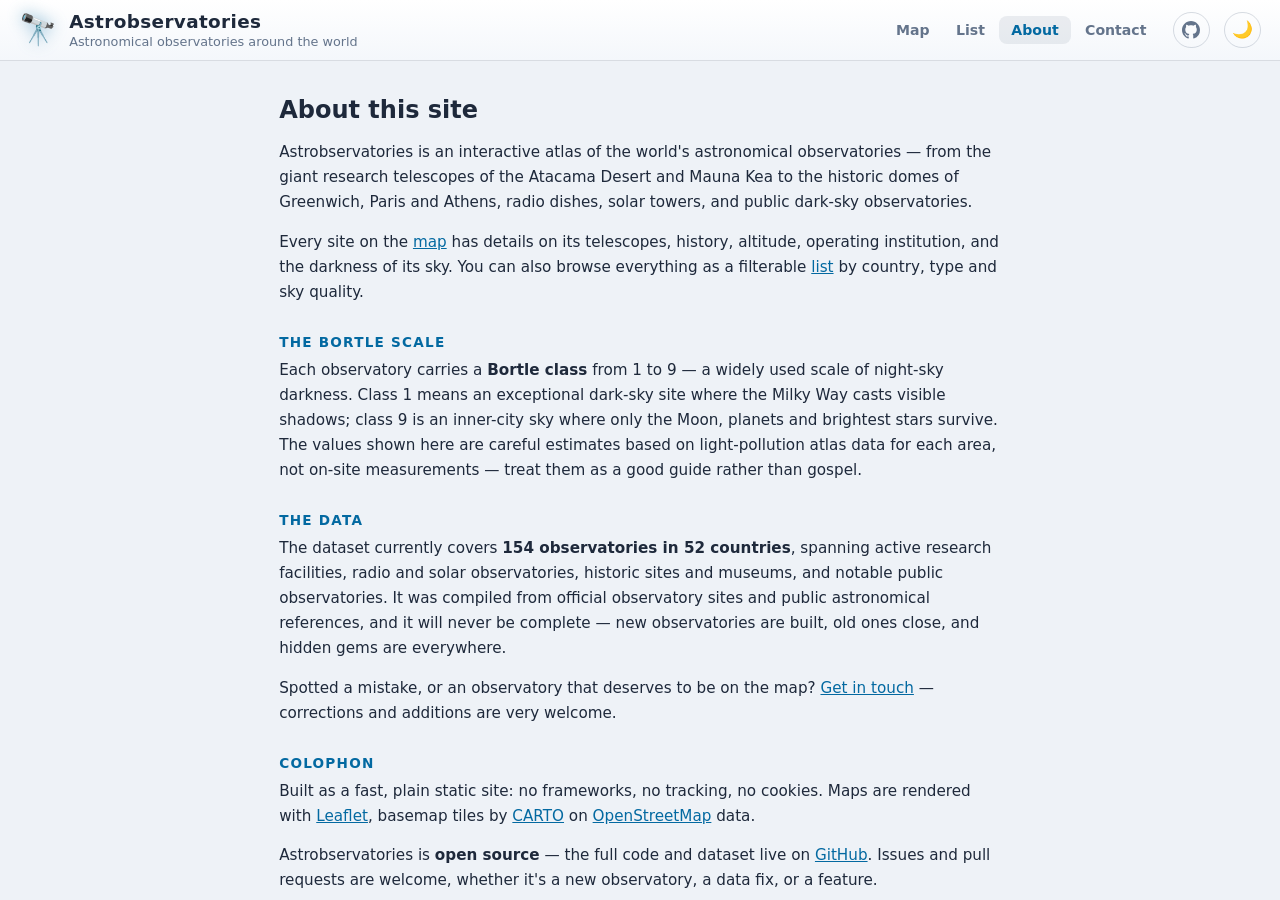
==== about.html @ ae2529c8 "Astrobservatories: interactive map of the world's observatories Static site (no build step, no frame" ====
<!DOCTYPE html>
<html lang="en">
<head>
  <meta charset="UTF-8">
  <meta name="viewport" content="width=device-width, initial-scale=1.0">
  <title>About · Astrobservatories</title>
  <meta name="description" content="About Astrobservatories — an interactive map of the world's astronomical observatories">
  <link rel="icon" href="data:image/svg+xml,<svg xmlns=%22http://www.w3.org/2000/svg%22 viewBox=%220 0 100 100%22><text y=%22.9em%22 font-size=%2290%22>🔭</text></svg>">
  <link rel="stylesheet" href="css/style.css">
</head>
<body class="content-page">
  <header class="topbar">
    <div class="brand">
      <span class="brand-icon" aria-hidden="true">🔭</span>
      <div class="brand-text">
        <h1>Astrobservatories</h1>
        <p class="subtitle">Astronomical observatories around the world</p>
      </div>
    </div>
    <div class="controls">
      <nav class="nav">
        <a href="index.html">Map</a>
        <a href="list.html">List</a>
        <a href="about.html" class="active">About</a>
        <a href="contact.html">Contact</a>
      </nav>
      <a class="gh-link" href="https://github.com/evangelosmeklis/astrobservatories" target="_blank" rel="noopener" aria-label="View source on GitHub" title="View source on GitHub">
        <svg viewBox="0 0 16 16" width="18" height="18" fill="currentColor" aria-hidden="true"><path d="M8 0C3.58 0 0 3.58 0 8c0 3.54 2.29 6.53 5.47 7.59.4.07.55-.17.55-.38 0-.19-.01-.82-.01-1.49-2.01.37-2.53-.49-2.69-.94-.09-.23-.48-.94-.82-1.13-.28-.15-.68-.52-.01-.53.63-.01 1.08.58 1.23.82.72 1.21 1.87.87 2.33.66.07-.52.28-.87.51-1.07-1.78-.2-3.64-.89-3.64-3.95 0-.87.31-1.59.82-2.15-.08-.2-.36-1.02.08-2.12 0 0 .67-.21 2.2.82.64-.18 1.32-.27 2-.27s1.36.09 2 .27c1.53-1.04 2.2-.82 2.2-.82.44 1.1.16 1.92.08 2.12.51.56.82 1.27.82 2.15 0 3.07-1.87 3.75-3.65 3.95.29.25.54.73.54 1.48 0 1.07-.01 1.93-.01 2.2 0 .21.15.46.55.38A8.01 8.01 0 0 0 16 8c0-4.42-3.58-8-8-8z"/></svg>
      </a>
      <button type="button" id="theme-btn" class="theme-btn" aria-label="Toggle dark mode">🌙</button>
    </div>
  </header>

  <main class="page">
    <h2>About this site</h2>
    <p>
      Astrobservatories is an interactive atlas of the world's astronomical observatories —
      from the giant research telescopes of the Atacama Desert and Mauna Kea to the historic
      domes of Greenwich, Paris and Athens, radio dishes, solar towers, and public
      dark-sky observatories.
    </p>
    <p>
      Every site on the <a href="index.html">map</a> has details on its telescopes, history,
      altitude, operating institution, and the darkness of its sky. You can also browse
      everything as a filterable <a href="list.html">list</a> by country, type and sky quality.
    </p>

    <h3>The Bortle scale</h3>
    <p>
      Each observatory carries a <strong>Bortle class</strong> from 1 to 9 — a widely used
      scale of night-sky darkness. Class 1 means an exceptional dark-sky site where the
      Milky Way casts visible shadows; class 9 is an inner-city sky where only the Moon,
      planets and brightest stars survive. The values shown here are careful estimates
      based on light-pollution atlas data for each area, not on-site measurements —
      treat them as a good guide rather than gospel.
    </p>

    <h3>The data</h3>
    <p>
      The dataset currently covers <strong>154 observatories in 52 countries</strong>, spanning
      active research facilities, radio and solar observatories, historic sites and museums, and
      notable public observatories. It was compiled from official observatory sites and public
      astronomical references, and it will never be complete — new observatories are built, old
      ones close, and hidden gems are everywhere.
    </p>
    <p>
      Spotted a mistake, or an observatory that deserves to be on the map?
      <a href="contact.html">Get in touch</a> — corrections and additions are very welcome.
    </p>

    <h3>Colophon</h3>
    <p>
      Built as a fast, plain static site: no frameworks, no tracking, no cookies. Maps are
      rendered with <a href="https://leafletjs.com" target="_blank" rel="noopener">Leaflet</a>,
      basemap tiles by <a href="https://carto.com/attributions" target="_blank" rel="noopener">CARTO</a>
      on <a href="https://www.openstreetmap.org/copyright" target="_blank" rel="noopener">OpenStreetMap</a> data.
    </p>
    <p>
      Astrobservatories is <strong>open source</strong> — the full code and dataset live on
      <a href="https://github.com/evangelosmeklis/astrobservatories" target="_blank" rel="noopener">GitHub</a>.
      Issues and pull requests are welcome, whether it's a new observatory, a data fix, or a feature.
    </p>
  </main>

  <script src="js/theme.js"></script>
</body>
</html>
---- css/style.css ----
/* Theme variables — light is the default, dark via <html data-theme="dark"> */
:root {
  --bg: #eef2f7;
  --bg-header: linear-gradient(180deg, #ffffff 0%, #f4f7fb 100%);
  --bg-panel: rgba(255, 255, 255, 0.97);
  --bg-inset: rgba(241, 245, 249, 0.9);
  --bg-hover: rgba(100, 116, 139, 0.12);
  --border: rgba(100, 116, 139, 0.25);
  --text: #1e293b;
  --text-dim: #64748b;
  --accent: #0369a1;
  --accent-soft: rgba(3, 105, 161, 0.45);
  --on-accent: #ffffff;
  --shadow: 0 8px 24px rgba(15, 23, 42, 0.18);
  --shadow-big: 0 16px 48px rgba(15, 23, 42, 0.22);
  --radius: 14px;
  --font: "Inter", "Segoe UI", system-ui, -apple-system, sans-serif;
}

html[data-theme="dark"] {
  --bg: #0b1120;
  --bg-header: linear-gradient(180deg, #0d1526 0%, #0b1120 100%);
  --bg-panel: rgba(13, 20, 38, 0.96);
  --bg-inset: rgba(30, 41, 59, 0.5);
  --bg-hover: rgba(148, 163, 184, 0.18);
  --border: rgba(148, 163, 184, 0.18);
  --text: #e2e8f0;
  --text-dim: #94a3b8;
  --accent: #7dd3fc;
  --accent-soft: rgba(125, 211, 252, 0.5);
  --on-accent: #082f49;
  --shadow: 0 8px 24px rgba(0, 0, 0, 0.55);
  --shadow-big: 0 16px 48px rgba(0, 0, 0, 0.6);
}

* { margin: 0; padding: 0; box-sizing: border-box; }

html, body {
  height: 100%;
  font-family: var(--font);
  background: var(--bg);
  color: var(--text);
}

body { display: flex; flex-direction: column; overflow: hidden; }

/* ---------- Header ---------- */
.topbar {
  display: flex;
  align-items: center;
  justify-content: space-between;
  gap: 1rem;
  padding: 0.7rem 1.2rem;
  background: var(--bg-header);
  border-bottom: 1px solid var(--border);
  z-index: 1100;
}

.brand { display: flex; align-items: center; gap: 0.75rem; min-width: 0; }
.brand-icon { font-size: 1.9rem; filter: drop-shadow(0 0 8px var(--accent-soft)); }
.brand-text h1 { font-size: 1.15rem; font-weight: 650; letter-spacing: 0.02em; }
.subtitle { font-size: 0.8rem; color: var(--text-dim); margin-top: 0.1rem; }

.controls { display: flex; align-items: center; gap: 0.9rem; flex-shrink: 0; }

.nav { display: flex; gap: 0.15rem; }
.nav a {
  padding: 0.4rem 0.75rem;
  border-radius: 8px;
  font-size: 0.88rem;
  font-weight: 600;
  color: var(--text-dim);
  text-decoration: none;
  transition: background 0.15s, color 0.15s;
}
.nav a:hover { color: var(--text); background: var(--bg-hover); }
.nav a.active { color: var(--accent); background: var(--bg-hover); }

.lang-switch {
  display: flex;
  border: 1px solid var(--border);
  border-radius: 999px;
  overflow: hidden;
}
.lang-btn {
  background: transparent;
  color: var(--text-dim);
  border: none;
  padding: 0.42rem 0.95rem;
  font: inherit;
  font-size: 0.85rem;
  font-weight: 600;
  cursor: pointer;
  transition: background 0.15s, color 0.15s;
}
.lang-btn:hover { color: var(--text); }
.lang-btn.active { background: var(--accent); color: var(--on-accent); }

.gh-link {
  display: flex;
  align-items: center;
  justify-content: center;
  width: 2.3rem;
  height: 2.3rem;
  border: 1px solid var(--border);
  border-radius: 50%;
  color: var(--text-dim);
  transition: background 0.15s, color 0.15s;
}
.gh-link:hover { background: var(--bg-hover); color: var(--text); }

.theme-btn {
  width: 2.3rem;
  height: 2.3rem;
  border: 1px solid var(--border);
  border-radius: 50%;
  background: transparent;
  font-size: 1.05rem;
  line-height: 1;
  cursor: pointer;
  transition: background 0.15s;
}
.theme-btn:hover { background: var(--bg-hover); }

/* ---------- Map ---------- */
main { position: relative; flex: 1; min-height: 0; }
#map { position: absolute; inset: 0; background: var(--bg); }

.leaflet-container { font-family: var(--font); }

/* Observatory marker: emoji in a glowing badge.
   Fixed dark-navy badge in BOTH themes so it stands out on light and dark tiles alike. */
.obs-marker {
  display: flex;
  align-items: center;
  justify-content: center;
  width: 100%;
  height: 100%;
  font-size: 20px;
  background: radial-gradient(circle at 35% 30%, #1e3a5f, #0b1120);
  border: 2px solid #38bdf8;
  border-radius: 50%;
  box-shadow: 0 0 10px rgba(56, 189, 248, 0.55), 0 2px 6px rgba(0, 0, 0, 0.4);
  cursor: pointer;
  transition: transform 0.15s ease, box-shadow 0.15s ease;
}
.leaflet-marker-icon:hover .obs-marker,
.leaflet-marker-icon:focus .obs-marker {
  transform: scale(1.22);
  box-shadow: 0 0 18px rgba(56, 189, 248, 0.85), 0 2px 8px rgba(0, 0, 0, 0.5);
  border-color: #7dd3fc;
}

/* Cluster badge: same family as the single marker, but shows a count */
.obs-cluster {
  display: flex;
  align-items: center;
  justify-content: center;
  width: 100%;
  height: 100%;
  font-size: 0.85rem;
  font-weight: 700;
  color: #e0f2fe;
  background: radial-gradient(circle at 35% 30%, #1e3a5f, #0b1120);
  border: 2px solid #38bdf8;
  border-radius: 50%;
  box-shadow: 0 0 10px rgba(56, 189, 248, 0.45), 0 2px 6px rgba(0, 0, 0, 0.4);
  cursor: pointer;
  transition: transform 0.15s ease;
}
.leaflet-marker-icon:hover .obs-cluster { transform: scale(1.12); }

/* Hover tooltip */
.leaflet-tooltip.obs-tooltip {
  background: var(--bg-panel);
  color: var(--text);
  border: 1px solid var(--border);
  border-radius: 10px;
  box-shadow: var(--shadow);
  padding: 0.6rem 0.75rem;
  max-width: 260px;
  white-space: normal;
}
.leaflet-tooltip.obs-tooltip::before { display: none; }

.tip-name { font-weight: 650; font-size: 0.92rem; margin-bottom: 0.15rem; }
.tip-loc { font-size: 0.78rem; color: var(--text-dim); }

.tip-stats {
  display: flex;
  gap: 1rem;
  margin-top: 0.55rem;
  padding-top: 0.55rem;
  border-top: 1px solid var(--border);
}
.tip-label {
  display: block;
  font-size: 0.6rem;
  font-weight: 600;
  text-transform: uppercase;
  letter-spacing: 0.07em;
  color: var(--text-dim);
  margin-bottom: 0.15rem;
  white-space: nowrap;
}
.tip-value {
  display: flex;
  align-items: center;
  gap: 0.32rem;
  font-size: 0.83rem;
  font-weight: 600;
  white-space: nowrap;
}
.bortle-dot {
  display: inline-block;
  width: 9px;
  height: 9px;
  border-radius: 50%;
  border: 1px solid rgba(100, 116, 139, 0.5);
  flex-shrink: 0;
}
.tip-hint { margin-top: 0.55rem; font-size: 0.68rem; color: var(--text-dim); }

/* ---------- Bortle scale widget (detail panel) ---------- */
.bortle-cells { display: flex; gap: 3px; margin: 0.3rem 0 0.4rem; }
.bortle-cell {
  flex: 1;
  height: 9px;
  border-radius: 2px;
  opacity: 0.3;
}
.bortle-cell.active {
  opacity: 1;
  height: 13px;
  margin-top: -2px;
  outline: 2px solid var(--text);
  outline-offset: 1px;
}
.bortle-name { font-size: 0.82rem; font-weight: 600; }

/* ---------- Detail panel ---------- */
.panel {
  position: absolute;
  top: 0.9rem;
  right: 0.9rem;
  bottom: 0.9rem;
  width: min(400px, calc(100vw - 1.8rem));
  background: var(--bg-panel);
  backdrop-filter: blur(10px);
  border: 1px solid var(--border);
  border-radius: var(--radius);
  box-shadow: var(--shadow-big);
  overflow-y: auto;
  padding: 1.3rem 1.3rem 1.5rem;
  z-index: 1000;
  animation: slide-in 0.22s ease;
}
@keyframes slide-in {
  from { transform: translateX(24px); opacity: 0; }
  to { transform: none; opacity: 1; }
}

.panel-close {
  position: absolute;
  top: 0.6rem;
  right: 0.7rem;
  width: 2rem;
  height: 2rem;
  border: none;
  border-radius: 50%;
  background: var(--bg-hover);
  color: var(--text-dim);
  font-size: 1.25rem;
  line-height: 1;
  cursor: pointer;
}
.panel-close:hover { color: var(--text); }

.panel h2 { font-size: 1.2rem; line-height: 1.3; margin: 0.2rem 2rem 0.2rem 0; }
.panel .obs-loc { color: var(--text-dim); font-size: 0.85rem; margin-bottom: 0.8rem; }

.obs-meta {
  display: grid;
  grid-template-columns: auto 1fr;
  gap: 0.35rem 0.8rem;
  font-size: 0.83rem;
  margin: 0.9rem 0;
  padding: 0.8rem 0.9rem;
  background: var(--bg-inset);
  border: 1px solid var(--border);
  border-radius: 10px;
}
.obs-meta dt { color: var(--text-dim); }
.obs-meta dd { margin: 0; }

.panel h3 {
  font-size: 0.78rem;
  text-transform: uppercase;
  letter-spacing: 0.09em;
  color: var(--accent);
  margin: 1.1rem 0 0.35rem;
}
.panel p { font-size: 0.88rem; line-height: 1.55; color: var(--text); }

.obs-link {
  display: inline-block;
  margin-top: 1rem;
  color: var(--accent);
  font-size: 0.85rem;
  text-decoration: none;
  border-bottom: 1px solid var(--accent-soft);
}
.obs-link:hover { border-bottom-color: var(--accent); }

.approx-note { font-size: 0.72rem; color: var(--text-dim); font-style: italic; margin-top: 0.8rem; }

/* ---------- Map search ---------- */
.map-search {
  position: absolute;
  top: 0.9rem;
  left: 0.9rem;
  z-index: 1001;
  width: min(320px, calc(100vw - 1.8rem));
}
.map-search input {
  width: 100%;
  font: inherit;
  font-size: 0.88rem;
  color: var(--text);
  background: var(--bg-panel);
  border: 1px solid var(--border);
  border-radius: 10px;
  padding: 0.6rem 0.85rem;
  box-shadow: var(--shadow);
}
.map-search input:focus { outline: 2px solid var(--accent-soft); }
.map-search input::placeholder { color: var(--text-dim); }

.search-results {
  margin-top: 0.4rem;
  background: var(--bg-panel);
  border: 1px solid var(--border);
  border-radius: 10px;
  box-shadow: var(--shadow);
  overflow: hidden;
}
.search-hit {
  display: flex;
  align-items: center;
  gap: 0.6rem;
  width: 100%;
  padding: 0.55rem 0.75rem;
  background: transparent;
  border: none;
  border-bottom: 1px solid var(--border);
  font: inherit;
  color: var(--text);
  text-align: left;
  cursor: pointer;
}
.search-hit:last-child { border-bottom: none; }
.search-hit:hover, .search-hit:focus { background: var(--bg-hover); }
.hit-emoji { font-size: 1.1rem; flex-shrink: 0; }
.hit-text { display: flex; flex-direction: column; min-width: 0; }
.hit-text strong { font-size: 0.85rem; font-weight: 650; white-space: nowrap; overflow: hidden; text-overflow: ellipsis; }
.hit-text small { font-size: 0.72rem; color: var(--text-dim); white-space: nowrap; overflow: hidden; text-overflow: ellipsis; }
.search-empty { padding: 0.6rem 0.75rem; font-size: 0.82rem; color: var(--text-dim); }

/* Reset-view button */
.reset-view-btn {
  width: 34px;
  height: 34px;
  margin-bottom: 6px;
  border: 1px solid var(--border);
  border-radius: 8px;
  background: var(--bg-panel);
  font-size: 1.05rem;
  line-height: 1;
  cursor: pointer;
  box-shadow: var(--shadow);
}
.reset-view-btn:hover { background: var(--bg-hover); }

/* ---------- Legend ---------- */
.legend {
  position: absolute;
  left: 0.9rem;
  bottom: 1.6rem;
  z-index: 1000;
  background: var(--bg-panel);
  border: 1px solid var(--border);
  border-radius: 10px;
  padding: 0.6rem 0.8rem;
  box-shadow: var(--shadow);
  max-width: 230px;
}
.legend-icons {
  display: flex;
  flex-wrap: wrap;
  gap: 0.35rem 0.7rem;
  font-size: 0.72rem;
  color: var(--text);
  margin-bottom: 0.55rem;
  padding-bottom: 0.55rem;
  border-bottom: 1px solid var(--border);
}
.legend-title { font-size: 0.7rem; font-weight: 650; color: var(--text-dim); display: block; margin-bottom: 0.4rem; }
.legend-scale { display: flex; gap: 3px; }
.legend-cell { flex: 1; display: flex; flex-direction: column; align-items: center; gap: 3px; }
.legend-swatch { width: 100%; height: 9px; border-radius: 2px; }
.legend-num { font-size: 0.58rem; color: var(--text-dim); line-height: 1; }
.legend-ends { display: flex; justify-content: space-between; font-size: 0.63rem; color: var(--text-dim); margin-top: 0.3rem; }

.noscript { padding: 2rem; text-align: center; }

/* ---------- Content pages (list / about / contact) ---------- */
body.content-page { overflow: auto; }

.page {
  width: 100%;
  max-width: 760px;
  margin: 0 auto;
  padding: 2.2rem 1.2rem 4rem;
}
.page--wide { max-width: 1140px; }

.page h2 { font-size: 1.5rem; margin-bottom: 1rem; }
.page h3 {
  font-size: 0.85rem;
  text-transform: uppercase;
  letter-spacing: 0.09em;
  color: var(--accent);
  margin: 1.8rem 0 0.5rem;
}
.page p { line-height: 1.65; margin-bottom: 0.9rem; font-size: 0.95rem; }
.page a { color: var(--accent); }
.page-note { color: var(--text-dim); font-size: 0.85rem; font-style: italic; }
.subject-examples { margin: 0 0 0.9rem 1.2rem; }
.subject-examples li { margin-bottom: 0.45rem; font-size: 0.95rem; line-height: 1.55; }
.email-link { font-weight: 650; font-size: 1.05em; }

/* Filters */
.filters {
  display: flex;
  flex-wrap: wrap;
  gap: 0.6rem;
  margin-bottom: 0.9rem;
}
.filters input[type="search"],
.filters select {
  font: inherit;
  font-size: 0.88rem;
  color: var(--text);
  background: var(--bg-panel);
  border: 1px solid var(--border);
  border-radius: 9px;
  padding: 0.5rem 0.7rem;
}
.filters input[type="search"] { flex: 1 1 220px; min-width: 180px; }
.filters select { flex: 0 1 auto; cursor: pointer; }
.filters input:focus, .filters select:focus { outline: 2px solid var(--accent-soft); }

.result-count { color: var(--text-dim); font-size: 0.82rem; margin-bottom: 1.1rem; }

/* Observatory cards */
.cards {
  display: grid;
  grid-template-columns: repeat(auto-fill, minmax(300px, 1fr));
  gap: 0.9rem;
}
.obs-card {
  display: flex;
  flex-direction: column;
  gap: 0.4rem;
  background: var(--bg-panel);
  border: 1px solid var(--border);
  border-radius: var(--radius);
  padding: 1rem 1.1rem;
}
.obs-card h3 {
  font-size: 1rem;
  text-transform: none;
  letter-spacing: normal;
  color: var(--text);
  margin: 0;
  line-height: 1.35;
}
.card-loc { color: var(--text-dim); font-size: 0.82rem; }
.card-meta {
  display: flex;
  flex-wrap: wrap;
  gap: 0.35rem;
  color: var(--text-dim);
  font-size: 0.78rem;
}
.card-bortle {
  display: flex;
  align-items: center;
  gap: 0.4rem;
  font-size: 0.8rem;
  font-weight: 600;
}
.card-links { display: flex; gap: 1rem; margin-top: 0.35rem; }
.card-links a {
  font-size: 0.83rem;
  font-weight: 600;
  color: var(--accent);
  text-decoration: none;
}
.card-links a:hover { text-decoration: underline; }

/* ---------- Mobile ---------- */
@media (max-width: 640px) {
  .subtitle { display: none; }
  .brand-text h1 { font-size: 1rem; }
  .topbar { flex-wrap: wrap; padding: 0.6rem 0.8rem; }
  .nav a { padding: 0.35rem 0.55rem; font-size: 0.82rem; }
  .panel { top: auto; max-height: 62%; left: 0.6rem; right: 0.6rem; bottom: 0.6rem; width: auto; }
  .legend { display: none; }
}
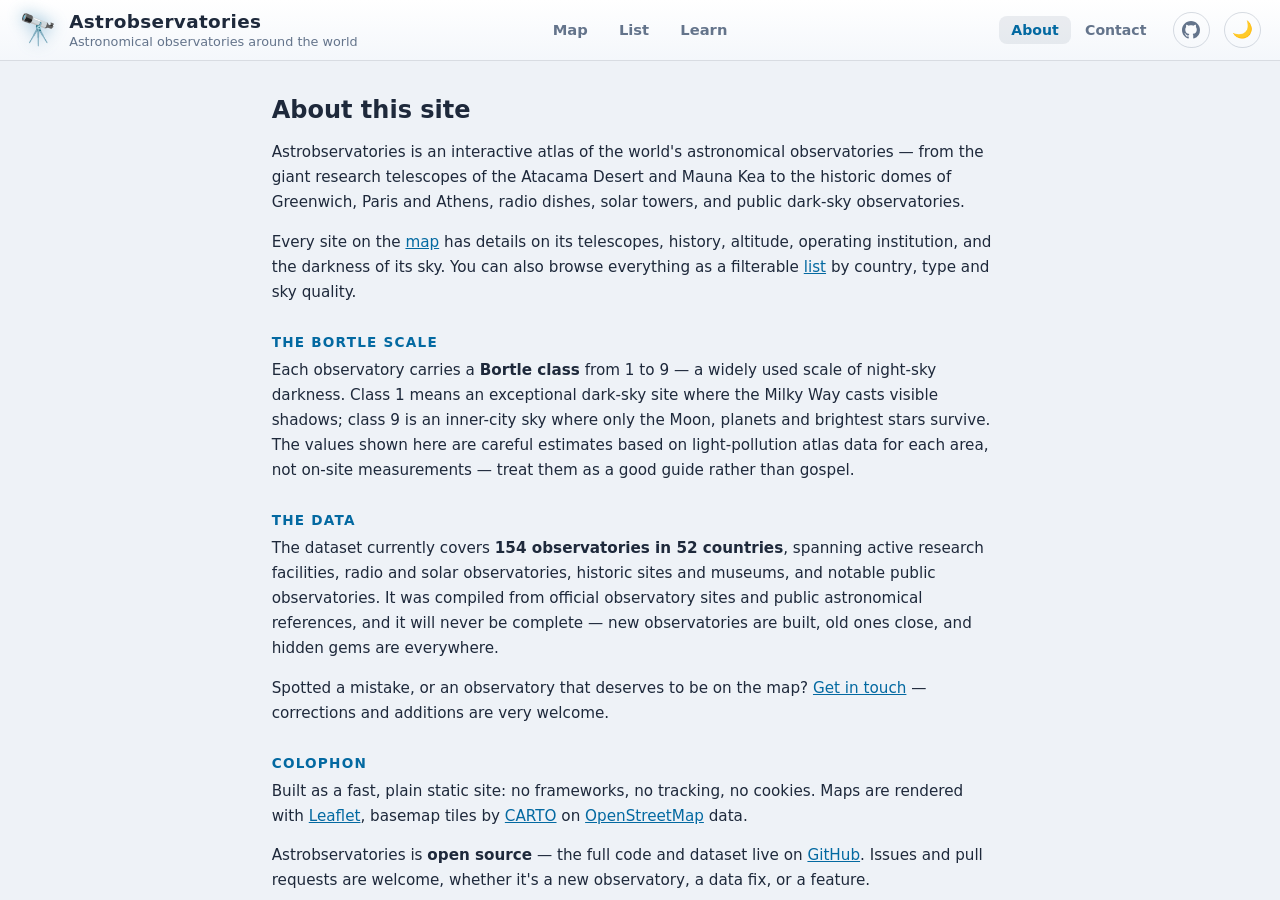
==== commit 0e9b90ae: "Add interactive Learn page, centred nav, link cleanup and Pages support - New Learn page: observator" ====
--- a/about.html
+++ b/about.html
@@ -17,10 +17,13 @@
         <p class="subtitle">Astronomical observatories around the world</p>
       </div>
     </div>
+    <nav class="nav nav-main">
+      <a href="index.html">Map</a>
+      <a href="list.html">List</a>
+      <a href="learn.html">Learn</a>
+    </nav>
     <div class="controls">
       <nav class="nav">
-        <a href="index.html">Map</a>
-        <a href="list.html">List</a>
         <a href="about.html" class="active">About</a>
         <a href="contact.html">Contact</a>
       </nav>
@@ -31,7 +34,8 @@
     </div>
   </header>
 
-  <main class="page">
+  <main class="page-scroll">
+  <div class="page">
     <h2>About this site</h2>
     <p>
       Astrobservatories is an interactive atlas of the world's astronomical observatories —
@@ -80,6 +84,7 @@
       <a href="https://github.com/evangelosmeklis/astrobservatories" target="_blank" rel="noopener">GitHub</a>.
       Issues and pull requests are welcome, whether it's a new observatory, a data fix, or a feature.
     </p>
+  </div>
   </main>
 
   <script src="js/theme.js"></script>
--- a/css/style.css
+++ b/css/style.css
@@ -46,9 +46,9 @@
 
 /* ---------- Header ---------- */
 .topbar {
-  display: flex;
-  align-items: center;
-  justify-content: space-between;
+  display: grid;
+  grid-template-columns: 1fr auto 1fr;
+  align-items: center;
   gap: 1rem;
   padding: 0.7rem 1.2rem;
   background: var(--bg-header);
@@ -75,6 +75,18 @@
 }
 .nav a:hover { color: var(--text); background: var(--bg-hover); }
 .nav a.active { color: var(--accent); background: var(--bg-hover); }
+
+/* Primary nav (Map/List/Learn) centred; secondary controls on the right */
+.nav-main { justify-self: center; }
+.nav-main a { font-size: 0.92rem; padding: 0.45rem 0.9rem; }
+.controls { justify-self: end; }
+
+@media (max-width: 820px) {
+  .topbar { grid-template-columns: minmax(0, 1fr) auto; }
+  .nav-main { grid-column: 1 / -1; grid-row: 2; }
+  .brand-text { min-width: 0; }
+  .brand-text h1 { white-space: nowrap; overflow: hidden; text-overflow: ellipsis; }
+}
 
 .lang-switch {
   display: flex;
@@ -413,8 +425,15 @@
 
 .noscript { padding: 2rem; text-align: center; }
 
-/* ---------- Content pages (list / about / contact) ---------- */
-body.content-page { overflow: auto; }
+/* ---------- Content pages (list / about / contact) ----------
+   The body never scrolls; content scrolls inside .page-scroll below the
+   header, so the scrollbar can't shift the topbar between pages. */
+.page-scroll {
+  flex: 1;
+  min-height: 0;
+  overflow-y: auto;
+  scrollbar-gutter: stable;
+}
 
 .page {
   width: 100%;
@@ -508,6 +527,531 @@
   text-decoration: none;
 }
 .card-links a:hover { text-decoration: underline; }
+
+/* ---------- Learn page ---------- */
+.learn { max-width: 920px; }
+.learn-section { margin-top: 4.2rem; }
+
+/* Chapter headers: big ghost number + title + lead */
+.chapter-head { display: flex; align-items: flex-start; gap: 1.1rem; margin-bottom: 1.5rem; }
+.ch-num {
+  font-size: 3rem;
+  font-weight: 800;
+  line-height: 1;
+  letter-spacing: -0.04em;
+  color: var(--accent);
+  opacity: 0.22;
+  font-variant-numeric: tabular-nums;
+  user-select: none;
+  margin-top: 0.1rem;
+}
+.page .ch-title {
+  font-size: 1.55rem;
+  font-weight: 750;
+  letter-spacing: -0.015em;
+  text-transform: none;
+  color: var(--text);
+  margin: 0 0 0.45rem;
+}
+.page .ch-lead { color: var(--text-dim); max-width: 64ch; line-height: 1.65; font-size: 0.95rem; margin: 0; }
+
+/* Shared card base for the interactive widgets */
+.learn-card {
+  background: var(--bg-panel);
+  border: 1px solid var(--border);
+  border-radius: var(--radius);
+  box-shadow: var(--shadow);
+}
+
+/* Panel pop-in shared by interactive widgets */
+@keyframes pop-in {
+  from { transform: translateY(6px); opacity: 0; }
+  to { transform: none; opacity: 1; }
+}
+.pop { animation: pop-in 0.25s ease; }
+
+/* Hero */
+.learn-hero {
+  position: relative;
+  overflow: hidden;
+  border-radius: 18px;
+  border: 1px solid rgba(125, 211, 252, 0.2);
+  background:
+    radial-gradient(900px 420px at 85% -20%, rgba(125, 211, 252, 0.16), transparent 60%),
+    radial-gradient(700px 380px at 8% 115%, rgba(56, 189, 248, 0.13), transparent 60%),
+    linear-gradient(160deg, #0b1120 0%, #101b36 55%, #16233f 100%);
+  color: #e2e8f0;
+  padding: 3rem 2.4rem 2.6rem;
+  box-shadow: var(--shadow-big);
+}
+.hero-inner { position: relative; z-index: 1; }
+.learn-hero h2 { font-size: clamp(1.8rem, 4.5vw, 2.5rem); letter-spacing: -0.02em; margin-bottom: 0.8rem; }
+.learn-hero h2 em { font-style: normal; color: #7dd3fc; }
+.learn-hero p { line-height: 1.7; color: #b9c5d8; max-width: 58ch; font-size: 1rem; }
+.hero-stars { position: absolute; inset: 0; z-index: 0; }
+.hero-stars span {
+  position: absolute;
+  border-radius: 50%;
+  background: #e0f2fe;
+  animation: twinkle 3s ease-in-out infinite;
+}
+@keyframes twinkle {
+  0%, 100% { opacity: 0.12; }
+  50% { opacity: 0.9; }
+}
+.hero-stats { display: grid; grid-template-columns: repeat(4, 1fr); gap: 0.7rem; margin-top: 1.9rem; }
+.hero-stat {
+  padding: 0.75rem 0.95rem;
+  background: rgba(148, 163, 184, 0.1);
+  border: 1px solid rgba(148, 163, 184, 0.22);
+  border-radius: 12px;
+}
+.hero-stat strong { display: block; font-size: 1.15rem; color: #7dd3fc; letter-spacing: -0.01em; }
+.hero-stat span { font-size: 0.73rem; color: #8fa2bd; }
+
+/* Type explorer */
+.type-tabs { display: grid; grid-template-columns: repeat(5, 1fr); gap: 0.6rem; margin-bottom: 0.9rem; }
+.type-tab {
+  position: relative;
+  display: flex;
+  flex-direction: column;
+  align-items: center;
+  gap: 0.35rem;
+  padding: 0.9rem 0.4rem 0.75rem;
+  font: inherit;
+  font-size: 0.86rem;
+  font-weight: 650;
+  color: var(--text-dim);
+  background: var(--bg-panel);
+  border: 1px solid var(--border);
+  border-radius: 12px;
+  cursor: pointer;
+  transition: color 0.15s, border-color 0.15s, transform 0.15s, box-shadow 0.15s, background 0.15s;
+}
+.type-tab::after {
+  content: "";
+  position: absolute;
+  top: -1px;
+  left: 22%;
+  right: 22%;
+  height: 3px;
+  border-radius: 0 0 3px 3px;
+  background: var(--accent);
+  opacity: 0;
+  transition: opacity 0.15s;
+}
+.type-tab:hover { color: var(--text); transform: translateY(-2px); box-shadow: var(--shadow); }
+.type-tab.active { color: var(--accent); border-color: var(--accent-soft); background: var(--bg-hover); }
+.type-tab.active::after { opacity: 1; }
+.type-tab-emoji { font-size: 1.7rem; }
+
+.type-panel { overflow: hidden; }
+.type-head {
+  display: flex;
+  align-items: center;
+  gap: 0.9rem;
+  padding: 1rem 1.4rem;
+  background: var(--bg-inset);
+  border-bottom: 1px solid var(--border);
+}
+.type-big-emoji { font-size: 2rem; filter: drop-shadow(0 0 10px var(--accent-soft)); }
+.type-name { font-size: 1.1rem; font-weight: 750; }
+.type-tagline { font-size: 0.83rem; color: var(--text-dim); }
+.type-grid {
+  display: grid;
+  grid-template-columns: 1fr 1fr;
+  gap: 1.2rem 1.7rem;
+  padding: 1.3rem 1.4rem 1.4rem;
+}
+.type-block h4 {
+  display: flex;
+  align-items: center;
+  gap: 0.4rem;
+  font-size: 0.72rem;
+  text-transform: uppercase;
+  letter-spacing: 0.08em;
+  color: var(--accent);
+  margin-bottom: 0.35rem;
+}
+.type-block h4 span { font-size: 0.85rem; }
+.type-block p { font-size: 0.88rem; line-height: 1.65; margin: 0; color: var(--text); }
+
+/* Spectrum explorer */
+.spectrum-bar { display: flex; gap: 4px; margin-bottom: 0.35rem; }
+.spec-band {
+  display: flex;
+  flex-direction: column;
+  align-items: center;
+  gap: 1px;
+  min-width: 0;
+  padding: 0.6rem 0.25rem 0.5rem;
+  font: inherit;
+  font-size: 0.76rem;
+  font-weight: 700;
+  color: #fff;
+  text-shadow: 0 1px 2px rgba(0, 0, 0, 0.35);
+  background: var(--band-color);
+  border: none;
+  border-radius: 9px;
+  cursor: pointer;
+  white-space: nowrap;
+  overflow: hidden;
+  opacity: 0.45;
+  transition: opacity 0.15s, transform 0.15s, box-shadow 0.15s;
+}
+.spec-band small { font-size: 0.58rem; font-weight: 600; opacity: 0.9; }
+.spec-band:hover { opacity: 0.75; }
+.spec-band.active { opacity: 1; transform: translateY(-3px); box-shadow: 0 6px 16px -4px var(--band-color); }
+.spectrum-scale { display: flex; justify-content: space-between; font-size: 0.68rem; color: var(--text-dim); margin-bottom: 1rem; }
+
+.spectrum-panel { overflow: hidden; }
+.spec-head {
+  display: flex;
+  align-items: center;
+  flex-wrap: wrap;
+  gap: 0.6rem;
+  padding: 0.9rem 1.4rem;
+  background: var(--bg-inset);
+  border-bottom: 1px solid var(--border);
+  font-size: 1.02rem;
+}
+.spec-dot { width: 13px; height: 13px; border-radius: 50%; background: var(--band-color); box-shadow: 0 0 8px var(--band-color); }
+.spec-wl { font-size: 0.75rem; color: var(--text-dim); font-weight: 600; }
+.spec-ground {
+  margin-left: auto;
+  font-size: 0.75rem;
+  font-weight: 600;
+  color: var(--text-dim);
+  background: var(--bg-panel);
+  border: 1px solid var(--border);
+  border-radius: 999px;
+  padding: 0.25rem 0.7rem;
+}
+.spec-body { padding: 1.1rem 1.4rem 1.2rem; }
+.spec-body p { font-size: 0.88rem; line-height: 1.65; margin: 0 0 0.6rem; }
+.spec-note { color: var(--text-dim); }
+.spec-scopes { margin-bottom: 0 !important; }
+
+/* Altitude widget */
+.alt-widget {
+  display: grid;
+  grid-template-columns: 1.05fr 1fr;
+  gap: 1.5rem;
+  padding: 1.4rem;
+}
+.alt-scene {
+  position: relative;
+  min-height: 260px;
+  border-radius: 12px;
+  overflow: hidden;
+  border: 1px solid var(--border);
+}
+.alt-stars { position: absolute; inset: 0; opacity: 0; transition: opacity 0.2s; }
+.alt-stars span { position: absolute; border-radius: 50%; background: #e2e8f0; }
+.alt-mountain { position: absolute; inset: 0; width: 100%; height: 100%; }
+.alt-dome {
+  position: absolute;
+  left: 27%;
+  bottom: 5%;
+  font-size: 1.4rem;
+  transform: translateX(-50%);
+  filter: drop-shadow(0 2px 4px rgba(0, 0, 0, 0.4));
+  z-index: 2;
+  transition: bottom 0.12s linear, left 0.12s linear;
+}
+.alt-haze {
+  position: absolute;
+  left: 0; right: 0; bottom: 0;
+  height: 55%;
+  background: linear-gradient(to top, rgba(203, 213, 225, 0.8), transparent);
+  transition: opacity 0.2s;
+  z-index: 1;
+}
+.alt-controls input[type="range"] { width: 100%; accent-color: var(--accent); margin-bottom: 0.6rem; }
+.alt-big { font-size: 2rem; font-weight: 800; color: var(--accent); font-variant-numeric: tabular-nums; letter-spacing: -0.02em; line-height: 1.1; }
+.alt-atmo { font-size: 0.78rem; font-weight: 650; color: var(--text-dim); margin: 0.25rem 0 0.35rem; }
+.alt-atmo-bar {
+  height: 8px;
+  border-radius: 4px;
+  background: var(--bg-inset);
+  border: 1px solid var(--border);
+  overflow: hidden;
+  margin-bottom: 0.9rem;
+}
+.alt-atmo-fill { height: 100%; width: 0; background: linear-gradient(90deg, var(--accent), #38bdf8); transition: width 0.12s linear; }
+.alt-desc { font-size: 0.88rem; line-height: 1.62; margin-bottom: 0.8rem; }
+.alt-example {
+  font-size: 0.8rem;
+  color: var(--text-dim);
+  background: var(--bg-inset);
+  border: 1px solid var(--border);
+  border-radius: 8px;
+  padding: 0.55rem 0.75rem;
+}
+
+/* Bortle sky simulator */
+.bortle-widget {
+  display: grid;
+  grid-template-columns: 1fr 1fr;
+  gap: 1.5rem;
+  padding: 1.4rem;
+}
+.bortle-sky {
+  position: relative;
+  min-height: 260px;
+  border-radius: 12px;
+  overflow: hidden;
+  border: 1px solid var(--border);
+  transition: background 0.35s ease;
+}
+.milky-way {
+  position: absolute;
+  top: -30%;
+  left: -20%;
+  width: 150%;
+  height: 55%;
+  transform: rotate(-24deg);
+  background: radial-gradient(ellipse 60% 100% at 50% 50%, rgba(226, 232, 240, 0.5), rgba(226, 232, 240, 0.14) 55%, transparent 75%);
+  filter: blur(6px);
+  transition: opacity 0.35s ease;
+}
+.bortle-stars span {
+  position: absolute;
+  border-radius: 50%;
+  background: #f1f5f9;
+  transition: opacity 0.35s ease;
+}
+.bortle-horizon {
+  position: absolute;
+  left: 0; right: 0; bottom: 0;
+  height: 14%;
+  background: linear-gradient(to top, rgba(2, 6, 23, 0.65), transparent);
+}
+.bortle-controls input[type="range"] { width: 100%; accent-color: var(--accent); }
+.bortle-ticks {
+  display: flex;
+  justify-content: space-between;
+  padding: 0 5px;
+  font-size: 0.66rem;
+  color: var(--text-dim);
+  font-variant-numeric: tabular-nums;
+  margin-bottom: 0.7rem;
+}
+.bortle-readout { display: flex; align-items: center; gap: 0.65rem; margin-bottom: 0.55rem; }
+.bortle-chip {
+  font-size: 0.78rem;
+  font-weight: 700;
+  padding: 0.25rem 0.65rem;
+  border-radius: 999px;
+}
+.bortle-class-name { font-weight: 700; font-size: 0.98rem; }
+.bortle-desc { font-size: 0.85rem; color: var(--text-dim); margin-bottom: 0.6rem; }
+.bortle-see { font-size: 0.88rem; line-height: 1.62; }
+
+/* Timeline */
+.timeline { position: relative; margin-top: 0.4rem; }
+.timeline::before {
+  content: "";
+  position: absolute;
+  top: 8px;
+  bottom: 8px;
+  left: 7px;
+  width: 2px;
+  background: linear-gradient(to bottom, var(--accent-soft) 0%, var(--accent-soft) 80%, transparent);
+}
+.tl-item { position: relative; padding-left: 2rem; }
+.tl-head {
+  position: relative;
+  display: flex;
+  align-items: center;
+  gap: 0.8rem;
+  width: 100%;
+  padding: 0.6rem 0.6rem;
+  font: inherit;
+  text-align: left;
+  background: transparent;
+  border: none;
+  color: var(--text);
+  cursor: pointer;
+  border-radius: 10px;
+  transition: background 0.15s;
+}
+.tl-head:hover { background: var(--bg-hover); }
+.tl-dot {
+  position: absolute;
+  left: calc(-2rem + 2px);
+  top: 50%;
+  transform: translateY(-50%);
+  width: 12px;
+  height: 12px;
+  border-radius: 50%;
+  background: var(--accent);
+  border: 2px solid var(--bg);
+  box-shadow: 0 0 6px var(--accent-soft);
+}
+.tl-year {
+  flex-shrink: 0;
+  width: 5.4rem;
+  box-sizing: border-box;
+  text-align: center;
+  font-size: 0.72rem;
+  font-weight: 700;
+  color: var(--accent);
+  background: var(--bg-hover);
+  border-radius: 999px;
+  padding: 0.22rem 0.4rem;
+  font-variant-numeric: tabular-nums;
+}
+.tl-title { font-size: 0.94rem; font-weight: 650; flex: 1; min-width: 0; }
+.tl-caret { color: var(--text-dim); transition: transform 0.2s; font-size: 0.8rem; }
+.tl-item.open .tl-caret { transform: rotate(180deg); }
+.tl-body {
+  max-height: 0;
+  overflow: hidden;
+  transition: max-height 0.3s ease;
+}
+.tl-item.open .tl-body { max-height: 24rem; }
+.tl-body p {
+  font-size: 0.87rem;
+  line-height: 1.62;
+  color: var(--text-dim);
+  margin: 0;
+  padding: 0.1rem 2.2rem 0.9rem calc(0.6rem + 5.4rem + 0.8rem);
+}
+
+/* Quiz */
+.quiz-card { padding: 1.4rem 1.5rem; }
+.quiz-progress {
+  font-size: 0.72rem;
+  font-weight: 700;
+  text-transform: uppercase;
+  letter-spacing: 0.08em;
+  color: var(--text-dim);
+  margin-bottom: 0.45rem;
+}
+.quiz-bar {
+  height: 6px;
+  border-radius: 3px;
+  background: var(--bg-inset);
+  border: 1px solid var(--border);
+  overflow: hidden;
+  margin-bottom: 1.1rem;
+}
+.quiz-bar-fill { height: 100%; background: var(--accent); transition: width 0.25s; }
+.quiz-q { font-size: 1.05rem; font-weight: 700; line-height: 1.45; margin-bottom: 1rem; }
+.quiz-options { display: flex; flex-direction: column; gap: 0.5rem; }
+.quiz-opt {
+  display: flex;
+  align-items: center;
+  gap: 0.7rem;
+  padding: 0.65rem 0.85rem;
+  font: inherit;
+  font-size: 0.88rem;
+  text-align: left;
+  color: var(--text);
+  background: var(--bg-inset);
+  border: 1px solid var(--border);
+  border-radius: 10px;
+  cursor: pointer;
+  transition: border-color 0.15s, background 0.15s, transform 0.1s;
+}
+.quiz-opt:hover:not(:disabled) { border-color: var(--accent); transform: translateX(3px); }
+.quiz-opt:disabled { cursor: default; opacity: 0.7; }
+.quiz-letter {
+  display: inline-flex;
+  align-items: center;
+  justify-content: center;
+  width: 1.55rem;
+  height: 1.55rem;
+  flex-shrink: 0;
+  border-radius: 7px;
+  background: var(--bg-hover);
+  font-size: 0.75rem;
+  font-weight: 750;
+  color: var(--text-dim);
+}
+.quiz-opt.correct {
+  border-color: #16a34a;
+  background: rgba(22, 163, 74, 0.14);
+  opacity: 1;
+  font-weight: 650;
+}
+.quiz-opt.correct .quiz-letter { background: #16a34a; color: #fff; }
+.quiz-opt.wrong { border-color: #dc2626; background: rgba(220, 38, 38, 0.12); opacity: 1; }
+.quiz-opt.wrong .quiz-letter { background: #dc2626; color: #fff; }
+.quiz-why {
+  margin-top: 0.9rem;
+  font-size: 0.85rem;
+  line-height: 1.62;
+  color: var(--text-dim);
+  background: var(--bg-inset);
+  border: 1px solid var(--border);
+  border-radius: 10px;
+  padding: 0.7rem 0.9rem;
+}
+.quiz-next {
+  margin-top: 0.9rem;
+  padding: 0.6rem 1.2rem;
+  font: inherit;
+  font-size: 0.88rem;
+  font-weight: 700;
+  color: var(--on-accent);
+  background: var(--accent);
+  border: none;
+  border-radius: 10px;
+  cursor: pointer;
+  transition: transform 0.12s, box-shadow 0.12s;
+}
+.quiz-next:hover { transform: translateY(-1px); box-shadow: 0 4px 14px var(--accent-soft); }
+.quiz-score { text-align: center; padding: 0.6rem 0; }
+.quiz-score-big { font-size: 2.6rem; font-weight: 800; color: var(--accent); margin-bottom: 0.4rem; }
+.quiz-score p { font-size: 1rem; margin-bottom: 0.7rem; }
+
+/* CTA */
+.learn-cta {
+  margin-top: 4rem;
+  text-align: center;
+  padding: 2.4rem 1.5rem;
+  border-radius: 18px;
+  border: 1px solid rgba(125, 211, 252, 0.2);
+  background:
+    radial-gradient(700px 300px at 50% -40%, rgba(125, 211, 252, 0.15), transparent 65%),
+    linear-gradient(160deg, #0b1120 0%, #101b36 60%, #16233f 100%);
+  box-shadow: var(--shadow);
+}
+.learn-cta p { font-size: 1.15rem; font-weight: 700; color: #e2e8f0; margin-bottom: 1.1rem; }
+.cta-links { display: flex; justify-content: center; gap: 0.8rem; flex-wrap: wrap; }
+.cta-btn {
+  display: inline-block;
+  padding: 0.65rem 1.4rem;
+  font-size: 0.92rem;
+  font-weight: 700;
+  color: #082f49;
+  background: #38bdf8;
+  border-radius: 10px;
+  text-decoration: none;
+  transition: transform 0.12s, box-shadow 0.12s;
+}
+.cta-btn:hover { transform: translateY(-1px); box-shadow: 0 4px 16px rgba(56, 189, 248, 0.45); }
+.cta-btn.cta-alt {
+  background: rgba(148, 163, 184, 0.14);
+  color: #e2e8f0;
+  border: 1px solid rgba(148, 163, 184, 0.35);
+}
+
+@media (max-width: 760px) {
+  .learn-section { margin-top: 3.2rem; }
+  .chapter-head { gap: 0.8rem; }
+  .ch-num { font-size: 2.2rem; }
+  .hero-stats { grid-template-columns: repeat(2, 1fr); }
+  .type-tabs { grid-template-columns: repeat(auto-fit, minmax(100px, 1fr)); }
+  .type-grid, .alt-widget, .bortle-widget { grid-template-columns: 1fr; }
+  .alt-scene, .bortle-sky { min-height: 190px; }
+  .spec-band { font-size: 0.62rem; padding: 0.5rem 0.1rem 0.42rem; }
+  .spec-band small { display: none; }
+  .tl-year { width: 4.6rem; font-size: 0.66rem; }
+  .tl-body p { padding-left: 0.6rem; padding-right: 0.6rem; }
+}
 
 /* ---------- Mobile ---------- */
 @media (max-width: 640px) {
